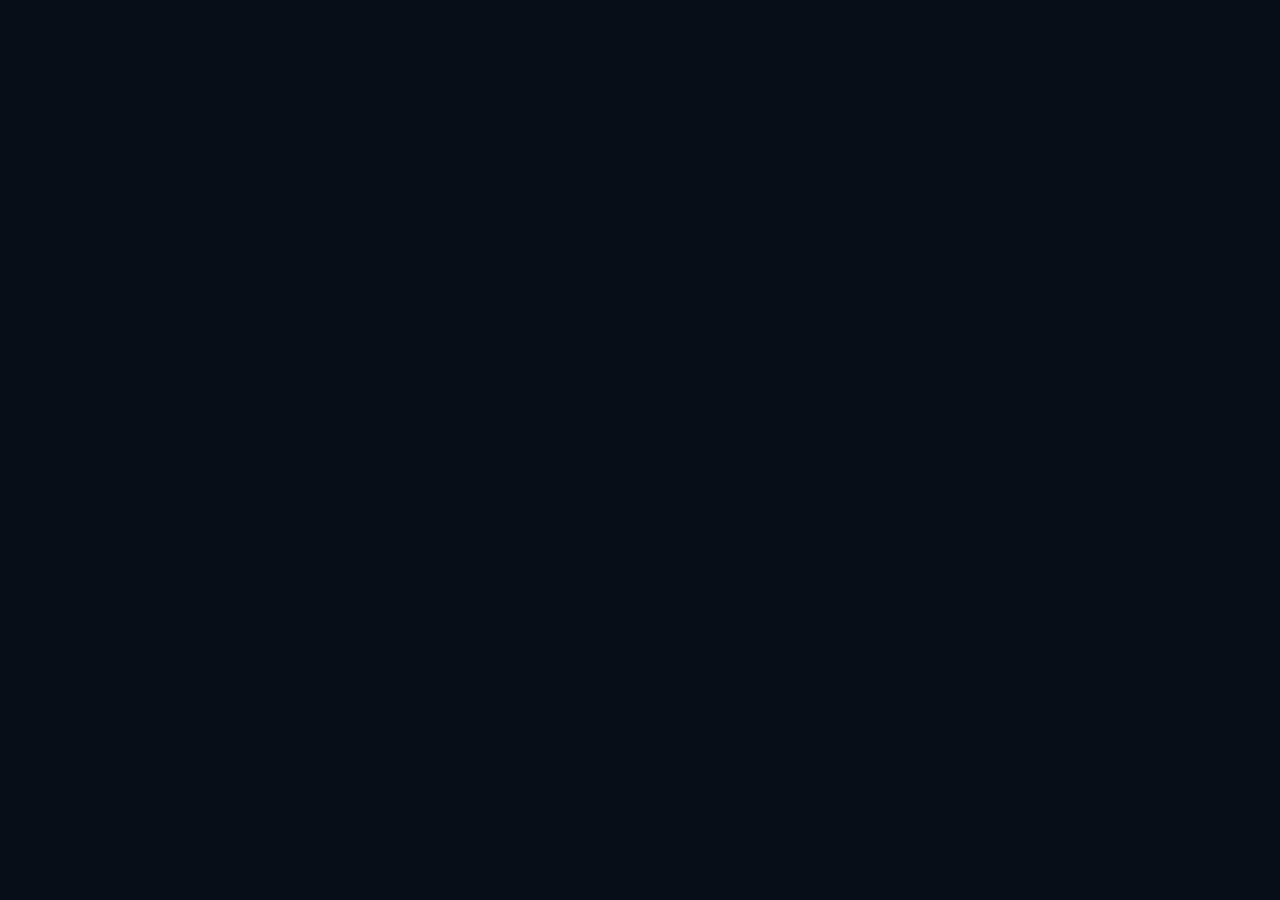
==== focus.html @ 38207306 "Publish PomoMental site" ====
<!doctype html>
<html lang="ar" dir="rtl"><head><meta charset="utf-8"><meta name="viewport" content="width=device-width,initial-scale=1,viewport-fit=cover"><meta name="theme-color" content="#080e18"><meta name="description" content="PomoMental — مساحتك الهادئة للمذاكرة"><title>PomoMental</title><link rel="apple-touch-icon" href="./icon-192.png"><link rel="icon" type="image/png" href="./icon-192.png"><link rel="manifest" href="./manifest.webmanifest"><link rel="stylesheet" href="./style.css"><link rel="stylesheet" href="./polish.css"></head><body><div id="app"></div><div id="modal-root"></div><div id="toast" role="status" aria-live="polite"></div><script type="module" src="./interactions.js"></script><script type="module" src="./app.js"></script></body></html>
---- style.css ----
:root{color-scheme:dark;--bg:#080e18;--panel:#101a29;--line:#233047;--ink:#eef4ff;--muted:#8392a9;--blue:#64c7e2;--violet:#a79dff;--font:'DM Sans','Noto Sans Arabic',sans-serif}*{box-sizing:border-box}body{margin:0;background:var(--bg);color:var(--ink);font-family:var(--font);font-size:14px}button,input,select,textarea{font:inherit}button,a,input,select{outline-offset:4px}button{cursor:pointer}button{color:inherit}a{color:var(--blue);text-decoration:none}button:disabled{opacity:.45;cursor:not-allowed}button,input,select,textarea{border:1px solid var(--line);border-radius:11px;background:#131e2e}button{padding:11px 17px;transition:background .2s,transform .2s}button:hover{background:#203047}button:active{transform:scale(.98)}input,select,textarea{padding:12px 14px;color:var(--ink);width:100%;min-width:0}input:focus,select:focus{border-color:var(--blue)}svg.icon{width:20px;height:20px;stroke:currentColor;stroke-width:1.6;fill:none;stroke-linecap:round;stroke-linejoin:round;flex:none}h1,h2,h3,p{margin:0}h1{font-size:31px;letter-spacing:-.8px;font-weight:600;line-height:1.5}h2{font-size:18px;font-weight:600}h3{font-size:14px;font-weight:600}small,.muted{color:var(--muted)}small{font-size:12px}.shell{display:grid;grid-template-columns:218px minmax(0,1fr);min-height:100vh}.sidebar{border-inline-end:1px solid #1c283c;padding:31px 19px;position:sticky;top:0;height:100vh;display:flex;flex-direction:column;background:#0c1421;z-index:5}.brand{display:flex;align-items:center;gap:10px;direction:ltr;font-size:20px;font-weight:700;letter-spacing:-.7px;justify-content:center}.brand img{width:37px;height:37px}.brand span span{color:var(--blue)}.brand-caption{text-align:center;font-size:9px;letter-spacing:2.4px;color:#71849f;margin:8px 0 43px}.nav-label{font-size:10px;letter-spacing:1.4px;color:#5e7089;margin:0 15px 12px}.nav{display:flex;flex-direction:column;gap:7px}.nav button{border:0;background:transparent;text-align:start;display:flex;align-items:center;gap:12px;color:#8d9db4;padding:14px 15px;font-size:13px}.nav button:hover{background:#142137}.nav button.active{background:#152f42;color:#8bdbee}.nav button.active:after{content:'';width:5px;height:5px;border-radius:50%;background:var(--blue);margin-inline-start:auto}.sidebar-bottom{margin-top:auto}.dream-card{border:1px solid #26364e;border-radius:13px;padding:17px 14px;background:linear-gradient(120deg,#14253a,#101a29);margin-top:30px}.dream-card .mini-badge{float:inline-end}.dream-card p{font-size:12px;margin:7px 0;color:#c1d4eb}.mini-badge{width:34px;height:38px;background:#186749;clip-path:polygon(0 0,100% 0,100% 73%,50% 100%,0 73%);display:inline-flex;align-items:center;justify-content:center;font-size:8px;font-weight:700;color:#fff}.profile-small{display:flex;align-items:center;gap:10px;border-top:1px solid var(--line);padding-top:21px;margin-top:22px}.profile-circle{width:35px;height:35px;border-radius:50%;display:grid;place-items:center;background:#263449;color:#a9dbef}.profile-small p{font-size:12px}.profile-small small{font-size:10px}.main{padding:25px 37px 25px;max-width:1600px;width:100%;margin:auto}.topbar{display:flex;align-items:center;justify-content:space-between;gap:10px;padding-bottom:25px}.breadcrumb{color:#788aa3;font-size:12px}.top-actions{display:flex;align-items:center;gap:9px}.top-actions button{font-size:11px;padding:8px 11px;background:transparent}.status{display:flex;align-items:center;gap:7px;color:#8c9bb0;font-size:10px}.status:before{content:'';background:#72cda7;width:5px;height:5px;border-radius:50%;box-shadow:0 0 10px #72cda750}.status.offline:before{background:#edc27b}.hello{display:flex;align-items:center;justify-content:space-between;margin-bottom:25px;gap:20px}.eyebrow{color:var(--blue);font-size:10px;letter-spacing:2px;font-weight:600;margin-bottom:7px}.hello p{color:var(--muted);margin-top:5px;font-size:13px}.date-pill{color:#92a1b8;border:1px solid #233148;padding:9px 13px;border-radius:9px;font-size:11px;white-space:nowrap;display:flex;align-items:center;gap:8px}.workspace-grid{display:grid;grid-template-columns:minmax(0,1.38fr) minmax(280px,1fr);gap:20px}.panel{background:var(--panel);border:1px solid #253047;border-radius:18px;overflow:hidden}.panel-pad{padding:23px}.panel-head{display:flex;align-items:center;justify-content:space-between;gap:10px}.panel-head h2{font-size:14px}.label-with-icon{display:flex;align-items:center;gap:8px}.quiet-button{border:0;background:transparent;color:#96a7bf;padding:5px 8px;font-size:12px}.quiet-button:hover{background:#223049}.timer-panel{position:relative;text-align:center;min-height:435px;background:radial-gradient(ellipse at 50% 50%,#16273c 0,#101a29 67%);padding:21px 25px}.timer-top{display:flex;justify-content:space-between;align-items:center}.segmented{display:inline-flex;background:#0a1321;border:1px solid #233149;border-radius:9px;padding:4px;gap:2px}.segmented button{border:0;background:transparent;padding:7px 15px;font-size:11px;border-radius:6px;color:#7f90aa}.segmented button.active{background:#20334b;color:#cbeafa}.timer-topic{display:flex;align-items:center;gap:7px;color:#b5c6dc;margin:23px auto 0;justify-content:center;font-size:12px}.timer-disc{height:223px;display:flex;flex-direction:column;align-items:center;justify-content:center;position:relative;max-width:100%;width:320px;margin:auto}.timer-disc svg.ring{position:absolute;width:235px;height:235px;transform:rotate(-90deg);opacity:.52}.timer-disc .ring circle{fill:none;stroke-width:1.7}.time{font-size:76px;letter-spacing:-3px;line-height:1.2;font-weight:500;direction:ltr;font-variant-numeric:tabular-nums;position:relative}.timer-state{font-size:10px;letter-spacing:3px;color:#8fa6bf;margin-top:12px}.timer-actions{display:flex;align-items:center;gap:10px;justify-content:center}.primary{background:#67c9df;color:#072434;border-color:#67c9df;font-weight:700}.primary:hover{background:#8bdbea}.timer-actions .primary{min-width:175px;display:flex;align-items:center;justify-content:center;gap:11px}.icon-button{width:44px;height:44px;padding:10px;display:grid;place-items:center}.cycle-dots{display:flex;justify-content:center;gap:7px;margin:20px 0 9px}.cycle-dots i{width:5px;height:5px;background:#2a3c55;border-radius:50%}.cycle-dots i.filled{background:#65c6db}.subtle{font-size:10px;color:#6f829e}.companion-panel{background:radial-gradient(ellipse at 50% 55%,#1b2d47 0,#111c2e 61%,#101a29 100%);min-height:435px;position:relative;padding:23px}.companion-panel:before{content:'';position:absolute;inset:60px 20px 80px;background-image:radial-gradient(#7790bc66 1px,transparent 1px);background-size:51px 47px;opacity:.6;pointer-events:none}.companion-panel .panel-head{position:relative;z-index:1}.companion-stage{height:241px;position:relative}.companion-stage.break-mode{height:310px}.speech{padding:15px 18px;background:#17263b;border:1px solid #30435d;border-radius:13px;position:relative;text-align:center;font-size:12px;line-height:1.9;color:#c6d8ed;min-height:64px}.speech:before{content:'';position:absolute;width:10px;height:10px;border-top:1px solid #30435d;border-inline-start:1px solid #30435d;top:-6px;left:calc(50% - 5px);transform:rotate(45deg);background:#17263b}.speech a{display:block;font-size:9px;margin-top:3px}.companion-hint{text-align:center;margin-top:13px;font-size:10px;color:#6d829e}.bottom-grid{display:grid;grid-template-columns:minmax(0,1.38fr) minmax(280px,1fr);gap:20px;margin-top:20px}.sound-list{display:grid;grid-template-columns:repeat(4,1fr);gap:10px;margin-top:21px}.sound{background:#0e1725;border:1px solid #243047;padding:15px 5px 12px;border-radius:11px;text-align:center;min-width:0;cursor:pointer}.sound.active{background:#142d3b;border-color:#3a8da5}.sound .sound-icon{display:block;font-size:22px;height:34px;color:#8ea4be}.sound span{font-size:10px;color:#9fb0c6}.sound.active span{color:#9ce4f0}.sound-volume{width:100%;height:18px;accent-color:var(--blue);padding:0;margin-top:8px;border:0}.panel-footer{display:flex;align-items:center;justify-content:space-between;margin-top:17px;color:#71869f;font-size:10px;gap:10px}.sound-more{color:var(--blue);border:0;background:transparent;padding:0;font-size:10px}.journey-mini{height:184px;margin:10px -10px -2px;overflow:hidden}.journey-mini svg{max-height:230px}.progress-line{height:4px;border-radius:5px;background:#28354b;margin-top:13px;overflow:hidden}.progress-line span{display:block;height:100%;background:#80cfe2}.daily-strip{display:grid;grid-template-columns:repeat(3,1fr);gap:18px;margin-top:20px}.daily-stat{display:flex;align-items:center;gap:15px;padding:17px 20px;border:1px solid #223047;border-radius:13px;background:#0e1826}.stat-icon{padding:10px;background:#192a40;border-radius:10px;color:#7eb8db;display:grid;place-items:center}.daily-stat strong{display:block;font-size:20px;letter-spacing:-.7px;font-weight:500}.daily-stat small{font-size:10px}.footer{text-align:center;color:#536880;font-size:10px;padding-top:25px;letter-spacing:.5px}.page-heading{margin-bottom:22px}.page-heading p{color:var(--muted);margin-top:6px}.page-grid{display:grid;grid-template-columns:1fr 1fr;gap:20px}.full{grid-column:1/-1}.field{display:block;margin-bottom:17px}.field>span{display:block;color:#9eafc6;font-size:12px;margin-bottom:7px}.field-row{display:grid;grid-template-columns:1fr 1fr;gap:15px}.note{padding:12px 15px;border-radius:10px;background:#16243a;color:#9fb3cb;font-size:12px;line-height:1.8}.empty{text-align:center;padding:40px 20px;color:#7e93ae;line-height:2}.empty svg{width:34px;height:34px;margin-bottom:12px}.table{width:100%;border-collapse:collapse;font-size:12px}.table th{text-align:start;color:#758aa7;padding:14px;border-bottom:1px solid var(--line);font-weight:500}.table td{padding:16px 14px;border-bottom:1px solid #1d293d}.table tr:last-child td{border:0}.bar-chart{display:flex;align-items:end;justify-content:space-around;height:190px;gap:15px;padding-top:20px;direction:ltr}.bar-column{height:100%;flex:1;display:flex;flex-direction:column;justify-content:end;align-items:center;gap:10px}.bar-column i{width:70%;max-width:35px;background:linear-gradient(#6bc7df,#28496f);border-radius:5px 5px 0 0;min-height:2px}.bar-column small{font-size:10px}.bar-column b{font-size:10px;font-weight:400;color:#8eaccb}.total-big{font-size:34px;font-weight:500;letter-spacing:-1px;margin-top:20px}.choice-row{display:grid;grid-template-columns:repeat(4,1fr);gap:10px}.choice-row button{font-size:12px}.choice-row button.selected{border-color:var(--blue);background:#193446}.custom-preview{height:320px}.university-list{max-height:290px;overflow:auto;margin:12px 0;display:flex;flex-direction:column;gap:6px}.university-option{display:flex;align-items:center;gap:12px;text-align:start;width:100%;background:#101d30;border-radius:10px;padding:12px}.university-option b{font-size:12px;font-weight:500;display:block}.university-option small{display:block;font-size:10px;margin-top:4px}.university-option.selected{border-color:#5dc2d9}.university-option .mini-badge{flex:none}.journey-full{min-height:390px}.journey-subjects{display:flex;gap:8px;flex-wrap:wrap;margin:20px 0}.journey-subjects button.active{border-color:var(--blue);color:var(--blue)}.modal-overlay{position:fixed;inset:0;background:#030913c9;z-index:40;display:flex;align-items:center;justify-content:center;padding:20px;backdrop-filter:blur(10px)}.modal{width:min(480px,100%);max-height:90vh;overflow:auto;border:1px solid #344660;background:#111d2e;border-radius:20px;padding:27px;box-shadow:0 30px 100px #0009}.modal h2{font-size:22px;margin:5px 0}.modal p{font-size:12px;color:#91a5bf;margin:10px 0 23px;line-height:1.8}.modal .actions{display:flex;gap:10px;margin-top:20px}.modal .actions>*{flex:1}.modal-close{float:inline-end;padding:5px 10px;background:transparent;border:0;color:#93a6bf}.chips{display:flex;gap:7px;margin-top:10px;flex-wrap:wrap}.chips button{padding:5px 11px;font-size:11px}.break-notice{padding:10px;background:#26374b;color:#e4c589;margin:15px 0;border-radius:9px;text-align:center;font-size:12px}.room-code{font-size:28px;letter-spacing:4px;color:var(--blue);font-family:monospace;direction:ltr}.chat{display:flex;flex-direction:column;min-height:370px}.messages{flex:1;max-height:300px;overflow:auto;margin:16px 0}.message{padding:10px;border-radius:10px;background:#152439;margin-bottom:8px;display:flex;gap:10px}.message-avatar{width:38px;height:42px;flex:none}.message .body{flex:1;min-width:0}.message p{font-size:12px;line-height:1.8;overflow-wrap:anywhere}.message small{font-size:10px}.chat-form{display:flex;gap:8px}.room-clock{font-size:52px;direction:ltr;font-variant-numeric:tabular-nums;margin:18px 0}.participant{display:flex;align-items:center;gap:10px;padding:12px 0;border-bottom:1px solid #26354a}.participant small{margin-inline-start:auto}.pill{padding:5px 10px;background:#183144;border-radius:30px;color:#8ad2e3;font-size:10px}.file-input{font-size:10px}.limit-notice{margin-top:15px;color:#798faa;line-height:1.8;font-size:11px}.switch-row{display:flex;align-items:center;justify-content:space-between;margin:15px 0}.switch-row input{width:18px;height:18px;accent-color:var(--blue)}#toast{position:fixed;bottom:28px;left:50%;transform:translate(-50%,20px);opacity:0;z-index:100;background:#213c4c;border:1px solid #4b8a9c;padding:13px 24px;border-radius:12px;font-size:12px;pointer-events:none;transition:.25s;max-width:90%;text-align:center}#toast.show{opacity:1;transform:translate(-50%,0)}.mobile-brand{display:none}.loading{padding:10px;font-size:12px;color:var(--muted)}@media(min-width:1600px){.main{padding:35px 55px}.timer-panel,.companion-panel{min-height:470px}.timer-disc{height:255px}.companion-stage{height:270px}}@media(max-width:1100px){.shell{grid-template-columns:185px minmax(0,1fr)}.sidebar{padding:26px 12px}.main{padding:23px}.workspace-grid,.bottom-grid{grid-template-columns:1.15fr 1fr;gap:14px}.timer-panel{padding:20px 14px}.time{font-size:68px}.sound-list{gap:6px}.panel-pad{padding:19px}.brand{font-size:18px}.daily-stat{gap:9px;padding:13px}.daily-stat strong{font-size:18px}}@media(max-width:850px){.shell{grid-template-columns:1fr}.sidebar{position:fixed;bottom:0;top:auto;width:100%;height:68px;flex-direction:row;padding:7px 8px;border-inline-end:0;border-top:1px solid #26354b;backdrop-filter:blur(20px);background:#0d1726ed}.sidebar .brand,.brand-caption,.nav-label,.sidebar-bottom{display:none}.nav{flex-direction:row;width:100%;justify-content:space-around;gap:0}.nav button{font-size:9px;padding:7px 8px;gap:4px;flex-direction:column;min-width:47px}.nav button.active:after{display:none}.nav button svg{width:19px;height:19px}.main{padding:20px 22px 85px}.mobile-brand{display:flex;font-size:16px;gap:7px;direction:ltr;align-items:center}.mobile-brand img{width:28px}.breadcrumb{display:none}.topbar{padding-bottom:27px}.hello h1{font-size:27px}.status{display:none}.date-pill{font-size:9px}.page-grid{gap:14px}}@media(max-width:620px){.main{padding:18px 16px 85px}.workspace-grid,.bottom-grid,.page-grid{grid-template-columns:1fr}.hello{margin-bottom:20px}.hello h1{font-size:25px}.hello p{font-size:11px}.date-pill{display:none}.timer-panel{min-height:410px}.timer-disc{height:215px}.time{font-size:76px}.companion-panel{min-height:380px}.companion-stage{height:213px}.daily-strip{gap:7px}.daily-stat{display:block;text-align:center;padding:13px 5px}.stat-icon{display:none}.daily-stat strong{font-size:18px}.daily-stat small{font-size:9px}.field-row{gap:10px}.sound-list{gap:9px}.panel-pad{padding:20px}.full{grid-column:auto}.footer{font-size:9px}.top-actions{gap:5px}.top-actions button{padding:7px 9px}.choice-row{gap:6px}.choice-row button{font-size:10px;padding:10px 6px}.journey-full{min-height:300px}.table td,.table th{padding:12px 7px}.segmented button{padding:7px 10px}}@media(prefers-reduced-motion:reduce){*,*:before,*:after{animation-duration:.01ms!important;transition-duration:.01ms!important;scroll-behavior:auto!important}}
@media(max-width:850px){.sidebar{height:76px;padding:5px 5px max(5px,env(safe-area-inset-bottom))}.nav button{width:16.666%;min-width:0;justify-content:center;padding:5px 3px;line-height:1.4}.nav button span{display:-webkit-box;-webkit-box-orient:vertical;-webkit-line-clamp:2;overflow:hidden;line-height:1.5;max-width:68px}.nav button svg{width:18px;height:18px}}
---- polish.css ----
@import url('./fonts/fonts.css');
:root{--font:'IBM Plex Sans Arabic',system-ui,-apple-system,'Segoe UI',sans-serif;--muted:#9aacc4}
html{font-synthesis:none;text-rendering:optimizeLegibility;-webkit-text-size-adjust:100%}
body{font-size:15px;line-height:1.65;-webkit-font-smoothing:antialiased}
html[lang=en] body{font-family:system-ui,-apple-system,'Segoe UI',sans-serif}
button,input,select,textarea{font-family:inherit;font-size:14px;line-height:1.5}
button{min-height:42px;-webkit-tap-highlight-color:transparent;touch-action:manipulation}
button:active{transform:none}
button:focus-visible,a:focus-visible,input:focus-visible,select:focus-visible{outline:2px solid #8fe3ef;outline-offset:4px}
.time{font-family:system-ui,-apple-system,'Segoe UI',sans-serif;font-weight:500;letter-spacing:-3px}
h1{font-size:32px;line-height:1.5;letter-spacing:0;font-weight:600}
h2{font-weight:600;line-height:1.6}
html[lang=ar] .eyebrow,html[lang=ar] .timer-state,html[lang=ar] .nav-label{letter-spacing:0}
.eyebrow{font-size:12px;color:#87cfdf;margin-bottom:8px}
.hello p,.page-heading p{font-size:15px;line-height:1.9;color:#a0b0c6}
.brand-caption{font-size:11px;letter-spacing:.4px;line-height:1.7;margin-top:10px}
.nav button{font-size:14px;min-height:48px}.nav-label{font-size:12px}
.status,.breadcrumb{font-size:12px}.top-actions button{font-size:13px;min-height:38px}
.panel-head h2{font-size:16px}.quiet-button{font-size:13px}.segmented button{font-size:13px;padding:9px 17px;min-height:36px}
.timer-topic{font-size:15px;margin-top:19px}.timer-state{font-size:12px;line-height:1.8}.subtle{font-size:12px;line-height:1.8}
.speech{font-size:15px;line-height:1.9;padding:16px 18px}.speech small{font-size:13px}.speech a{font-size:11px}
.companion-hint{font-size:12px;color:#8da0b9}.sound span{font-size:12px}.sound-more{font-size:12px}
.panel-footer{font-size:12px;line-height:1.8}.daily-stat small{font-size:12px}.date-pill{font-size:12px}
.dream-card small,.profile-small small{font-size:11px}.dream-card p,.profile-small p{font-size:14px}
.field>span{font-size:14px}.note{font-size:14px;line-height:1.9}.limit-notice{font-size:13px;line-height:1.9}
.modal h2{font-size:25px}.modal p{font-size:14px;line-height:1.9}.chips button{font-size:13px}
.table{font-size:14px}.table th{font-size:13px}.footer{font-size:12px;letter-spacing:0}
.message p{font-size:14px}.message small{font-size:12px}.pill{font-size:12px}
.primary{box-shadow:0 4px 0 #30687b,0 8px 23px #071d2a66;border-color:#9ae3ef;background:linear-gradient(180deg,#8bdce9,#65c6dd)}
.primary:hover{background:linear-gradient(180deg,#a5e7f0,#76cfe2);box-shadow:0 4px 0 #39788a,0 10px 28px #4bbbdc22}
.primary.pm-pressed{box-shadow:0 1px 0 #30687b,0 3px 9px #071d2a44}
.pm-tactile{position:relative;isolation:isolate;overflow:hidden;will-change:transform}
.pm-touch-ink{position:absolute;border-radius:50%;background:currentColor;pointer-events:none;z-index:0}
.pm-pressed:not(.primary){background-color:#213a50!important;border-color:#78bdd0!important}
.sound{transition:background .2s,border-color .2s,box-shadow .3s}.sound.active{box-shadow:inset 0 0 0 1px #7ad8e43b,0 0 20px #43bbcb10}
.sound.active .sound-icon{animation:pm-sound-breathe 2.8s ease-in-out infinite}.university-option.selected{background:#19394b;box-shadow:inset 3px 0 #73d1df}
.nav button.active{box-shadow:inset 0 0 0 1px #4d8f9d33}.progress-line span{transition:width .7s cubic-bezier(.2,.8,.2,1)}
input[type=range]{cursor:pointer;min-height:28px;touch-action:pan-y}input[type=checkbox]{cursor:pointer;accent-color:#73ccdf}
@keyframes pm-sound-breathe{50%{opacity:.62;transform:scale(.92)}}
@media(max-width:850px){.sidebar{height:84px}.nav button{font-size:12px;min-height:58px;padding:5px 3px;gap:4px}.nav button span{line-height:1.45;max-width:95px}.main{padding-bottom:105px}.hello h1{font-size:30px}.hello p{font-size:15px}.sound span{font-size:12px}}
@media(max-width:620px){body{font-size:16px}.main{padding:18px 18px 110px}.topbar{padding-bottom:23px}.top-actions button{font-size:13px;min-width:42px;min-height:42px}.mobile-brand{font-size:19px}.hello{margin-bottom:22px}.hello h1{font-size:29px}.hello p{font-size:15px;line-height:1.8}.eyebrow{font-size:12px}.timer-panel{min-height:435px;padding:18px}.timer-disc{height:222px}.time{font-size:77px}.timer-actions .primary{min-height:50px;font-size:16px;min-width:190px}.timer-state{font-size:12px;letter-spacing:0}.companion-stage{height:235px}.companion-panel{min-height:400px}.speech{font-size:16px;line-height:1.85}.companion-hint{font-size:12px}.panel-head h2{font-size:16px}.quiet-button{font-size:13px}.sound-list{grid-template-columns:repeat(2,1fr);gap:10px}.sound{padding:14px 10px}.sound span{font-size:14px}.panel-footer{font-size:12px;align-items:flex-start}.sound-more{white-space:nowrap}.subtle{font-size:12px}.daily-stat strong{font-size:19px}.daily-stat small{font-size:11px}.nav button{font-size:11px;min-height:60px}.nav button span{max-width:58px}.nav button svg{width:20px;height:20px}.field>span{font-size:15px}.field-row{gap:12px}input,select,textarea{font-size:16px;min-height:48px}.modal{padding:25px 21px}.modal h2{font-size:24px}.choice-row{grid-template-columns:repeat(2,1fr)}.choice-row button{font-size:14px;min-height:45px}.table{font-size:13px}.table td,.table th{padding:13px 7px}.footer{font-size:12px}.wardrobe-page .wardrobe-directory-note{font-size:13px}.wardrobe-page .university-option b{font-size:14px}.wardrobe-page .university-option small{font-size:12px}.wardrobe-page .wardrobe-palette-status{font-size:12px}.wardrobe-page .wardrobe-university-english{font-size:12px}}
@media(prefers-reduced-motion:reduce){.sound.active .sound-icon{animation:none}.pm-tactile{will-change:auto}.progress-line span{transition:none}}
.auth-layout{display:grid;grid-template-columns:1fr minmax(320px,460px);gap:50px;align-items:center;max-width:1050px;margin:25px auto 50px}.auth-welcome>img{border-radius:18px;margin-bottom:20px}.auth-welcome h1{font-size:34px;margin-bottom:15px}.auth-welcome p{font-size:16px;line-height:2;max-width:430px;color:#a9bdd3}.auth-form-card{padding:32px}.auth-form-card h2{font-size:24px}.auth-illustration{height:170px;display:flex;align-items:center;gap:22px;font-size:100px;color:#69c8df}.auth-illustration span{font-size:46px;font-family:system-ui;direction:ltr;font-weight:500;letter-spacing:-2px}.password-field{position:relative}.password-field input{padding-inline-end:55px}.password-field button{position:absolute;inset-inline-end:5px;top:4px;background:transparent;border:0;color:#94a9c4;padding:7px 11px}.auth-error{color:#ffbbb9;background:#48292d;border:1px solid #774248;padding:12px;border-radius:9px;margin:12px 0;font-size:14px}.auth-divider{position:relative;text-align:center;margin:25px 0;color:#7b94b1}.auth-divider:before{content:'';position:absolute;top:50%;inset-inline:0;height:1px;background:#2b3b52}.auth-divider span{position:relative;background:var(--panel);padding:0 15px}.auth-providers{display:grid;gap:11px}.auth-providers button{min-height:48px;display:flex;align-items:center;justify-content:center;gap:12px;background:#152236}.auth-providers small{font-size:11px}.google-letter{font-family:Arial,sans-serif;font-size:23px;font-weight:700}.auth-links{display:flex;align-items:center;justify-content:space-between;gap:10px;margin-top:20px;font-size:13px;flex-wrap:wrap}.auth-links .quiet-button{padding:6px 0;color:#8ad6e8}.admin-summary{display:grid;grid-template-columns:repeat(4,1fr);gap:14px}.admin-summary strong{display:block;font-size:28px;font-family:system-ui}.admin-summary span{color:#9fb5cd;font-size:13px}.admin-tabs{display:flex;gap:8px;flex-wrap:wrap;margin:22px 0 12px}.admin-tabs button{font-size:13px}.admin-tabs button.active{background:#204557;border-color:#65bfd4}.admin-table-scroll{overflow:auto;max-height:650px;margin-top:18px}.admin-table-scroll th{white-space:nowrap;position:sticky;top:0;background:#17243a;z-index:2}.admin-table-scroll td{max-width:230px;overflow-wrap:anywhere;vertical-align:top;min-width:85px}.admin-table-scroll td:last-child{min-width:145px}.admin-table-scroll td button{font-size:12px;padding:6px 10px;min-height:34px}.admin-pagination{display:flex;gap:16px;align-items:center;justify-content:center;margin-top:22px;font-size:13px}.admin-summary .panel-pad{padding:20px}
@media(max-width:850px){.auth-layout{grid-template-columns:1fr;max-width:520px;gap:20px;margin:0 auto 30px}.auth-illustration{display:none}.auth-welcome h1{font-size:27px}.auth-welcome>img{display:none}.auth-welcome p{font-size:15px}.auth-welcome>p:last-child{display:none}.auth-form-card{padding:25px}.admin-summary{grid-template-columns:repeat(2,1fr)}}
@media(max-width:620px){.top-actions{gap:5px}.top-actions button{padding:7px 9px}.top-actions #account-btn{font-size:12px}.mobile-brand{font-size:16px}.mobile-brand img{width:25px}.auth-form-card{padding:22px}.auth-form-card h2{font-size:23px}.auth-links{font-size:13px}.admin-tabs button{font-size:12px;padding:8px 12px}.admin-summary .panel-pad{padding:15px}}

/* Release: readable Arabic and visible timer controls */
body{line-height:1.8}html[lang=ar] body{font-weight:500}html[lang=ar] .muted,html[lang=ar] .subtle{color:#b0bfd2}.subtle{font-size:13px}.timer-state{font-size:14px}.sound span{font-size:14px}.speech{font-size:16px}.nav button{font-size:15px}#timer-settings{display:flex;align-items:center;gap:7px;padding:8px 12px;border:1px solid #344b65;border-radius:10px;color:#d2e1f4;font-size:13px;min-height:42px}.duration-presets{display:flex;flex-wrap:wrap;gap:8px;margin:18px 0}.duration-presets button{min-height:44px;padding:8px 14px}.field input[type=number]{font-family:system-ui;font-size:19px;min-height:50px}.top-actions #settings-btn{border-color:#3b526c;color:#dce9f8}@media(max-width:620px){.speech{font-size:17px}.subtle{font-size:12px}.nav button{font-size:12px}.timer-state{font-size:14px}}

.brand img,.mobile-brand img{object-fit:cover;border-radius:9px}.brand img{width:44px;height:44px}.mobile-brand img{width:34px;height:34px}
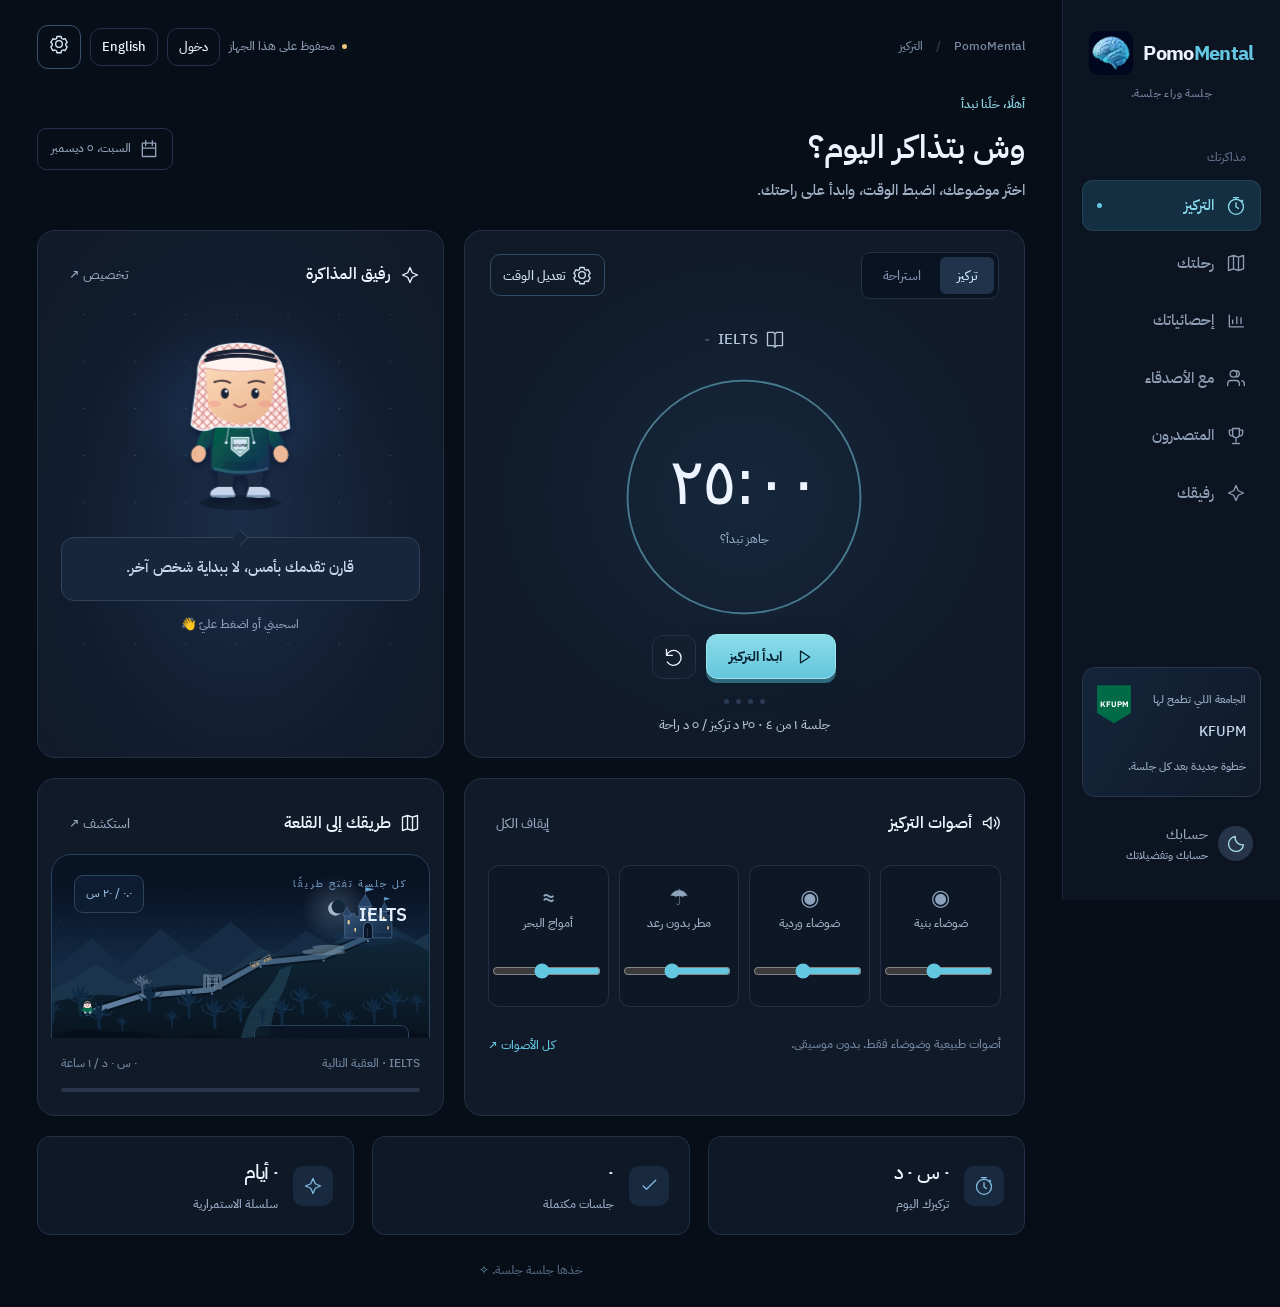
==== commit 7d0a52a2: "Refine study UI and enforce owner-only account controls" ====
--- a/focus.html
+++ b/focus.html
@@ -1,2 +1,2 @@
 <!doctype html>
-<html lang="ar" dir="rtl"><head><meta charset="utf-8"><meta name="viewport" content="width=device-width,initial-scale=1,viewport-fit=cover"><meta name="theme-color" content="#080e18"><meta name="description" content="PomoMental — مساحتك الهادئة للمذاكرة"><title>PomoMental</title><link rel="apple-touch-icon" href="./icon-192.png"><link rel="icon" type="image/png" href="./icon-192.png"><link rel="manifest" href="./manifest.webmanifest"><link rel="stylesheet" href="./style.css"><link rel="stylesheet" href="./polish.css"></head><body><div id="app"></div><div id="modal-root"></div><div id="toast" role="status" aria-live="polite"></div><script type="module" src="./interactions.js"></script><script type="module" src="./app.js"></script></body></html>
+<html lang="ar" dir="rtl"><head><meta charset="utf-8"><meta name="viewport" content="width=device-width,initial-scale=1,viewport-fit=cover"><meta name="theme-color" content="#080e18"><meta name="description" content="PomoMental — مساحتك الهادئة للمذاكرة"><title>PomoMental</title><link rel="apple-touch-icon" href="./icon-192.png"><link rel="icon" type="image/png" href="./icon-192.png"><link rel="manifest" href="./manifest.webmanifest"><link rel="stylesheet" href="./style.css"><link rel="stylesheet" href="./polish.css"><link rel="stylesheet" href="./refinements.css"></head><body><div id="app"></div><div id="modal-root"></div><div id="toast" role="status" aria-live="polite"></div><script type="module" src="./interactions.js"></script><script type="module" src="./app.js"></script></body></html>
--- a/refinements.css
+++ b/refinements.css
@@ -0,0 +1,32 @@
+/* PomoMental Team — readable layouts at every screen size. */
+.main,.panel,.page-grid>*,.workspace-grid>*,.bottom-grid>*,.field-row>*{min-width:0}
+h1,h2,h3,p,button,.pill,.note,.speech{overflow-wrap:break-word}
+html[lang=en] body{line-height:1.6}
+html[lang=en] h1{font-size:clamp(25px,2.6vw,34px);line-height:1.22;letter-spacing:-.7px}
+html[lang=en] h2{line-height:1.4}
+.panel-head,.timer-top,.panel-footer{flex-wrap:wrap;row-gap:12px}
+.panel-head h2{min-width:0;flex:1 1 140px}.panel-head>.quiet-button{flex:0 0 auto}
+.label-with-icon{display:flex;gap:9px;align-items:center}.timer-top{gap:10px}.timer-top .segmented{flex-shrink:0}
+.timer-disc{width:min(100%,254px);height:auto;aspect-ratio:1;margin:10px auto;isolation:isolate}
+.timer-disc svg.ring{width:100%;height:100%;inset:0;z-index:-1}
+.timer-disc .time{font-size:clamp(48px,5.5vw,64px);line-height:1.15;max-width:88%;letter-spacing:-2px;white-space:nowrap}
+.timer-state{max-width:74%;margin-top:10px;font-size:12px;line-height:1.5;letter-spacing:0;text-align:center;text-wrap:balance}
+.timer-topic{max-width:100%;white-space:normal}.timer-topic #topic-name{overflow-wrap:anywhere}
+.timer-actions{display:flex;flex-wrap:wrap;justify-content:center;gap:10px}.timer-actions .primary{min-width:0;max-width:100%;padding-inline:22px}
+.sound button span:last-child{display:block;min-height:2.8em;line-height:1.4;font-size:12px;padding:0 3px}
+.speech{font-size:15px;line-height:1.8}.speech a{overflow-wrap:anywhere}
+.pill{display:inline-flex;align-items:center;justify-content:center;line-height:1.5;text-align:center;max-width:100%}
+.participant>div{min-width:0}.participant strong{overflow-wrap:anywhere}.participant small{white-space:nowrap}
+.switch-row{gap:18px}.switch-row input{flex-shrink:0}.auth-form-card,.auth-welcome{min-width:0}
+.auth-providers button{white-space:normal}.auth-welcome h1{font-size:clamp(25px,3vw,34px);line-height:1.3}
+.page-grid .table{table-layout:fixed}.table td,.table th{overflow-wrap:anywhere}
+.sr-only{position:absolute;width:1px;height:1px;padding:0;overflow:hidden;clip:rect(0,0,0,0);white-space:nowrap;border:0}
+.welcome-card{max-width:580px;margin:15px auto 35px;padding:32px}.welcome-visual{display:flex;align-items:center;gap:14px;margin-bottom:28px;font-weight:600;direction:ltr}.welcome-visual img{border-radius:18px}.welcome-card h1{margin-bottom:12px}.welcome-card form{margin-top:28px}.welcome-card .primary{width:100%;margin-top:10px}.field small{display:block;font-size:12px;line-height:1.6;margin-top:7px}
+.ranking-heading{display:flex;align-items:center;justify-content:space-between;gap:20px}.ranking-heading h1{margin:2px 0 10px}.ranking-mark{width:60px;height:60px;display:grid;place-items:center;border:1px solid #344962;border-radius:18px;color:#9dd7e5;flex-shrink:0}.ranking-mark .icon{width:27px;height:27px}
+.rankings{padding:26px}.ranking-toolbar{display:flex;align-items:center;justify-content:space-between;gap:18px;flex-wrap:wrap;margin-bottom:26px}.ranking-toolbar p{font-size:13px;margin-top:4px}.period-field{width:160px;max-width:100%}.period-field select{font-size:13px;min-height:44px}
+.ranking-featured{display:grid;grid-template-columns:repeat(3,minmax(0,1fr));gap:12px;margin-bottom:30px}.rank-card{border:1px solid #293c51;background:#101f2e;padding:18px;border-radius:14px;min-width:0}.rank-card.rank-1{border-color:#608b96;background:#132733}.rank-card-top{display:flex;align-items:center;justify-content:space-between;gap:8px}.rank-seal{width:30px;height:34px;clip-path:polygon(0 0,100% 0,100% 77%,50% 100%,0 77%);background:#2b455c;color:#d8e8f5;display:grid;place-items:center;font-size:13px;font-weight:600;padding-bottom:3px;flex-shrink:0}.rank-1 .rank-seal{background:#b7cfce;color:#152735}.rank-country{font-size:11px;color:#9badbf;text-align:end;overflow-wrap:anywhere}.rank-avatar{width:42px;height:42px;background:#243c51;color:#c5e3ed;display:grid;place-items:center;border-radius:50%;margin:20px 0 12px;font-size:14px}.rank-card h3{font-size:16px;line-height:1.5;overflow-wrap:anywhere}.rank-school{font-size:12px;line-height:1.6;color:#a1b5cb;min-height:3.2em;margin:5px 0 18px;overflow-wrap:anywhere}.rank-time{display:block;font-size:24px;font-weight:500;font-variant-numeric:tabular-nums;line-height:1.4}.rank-caption{font-size:11px;color:#9bb3c6}.you-label{font-size:11px;font-weight:500;color:#8fd7e3}
+.rank-list-heading{display:flex;justify-content:space-between;gap:16px;font-size:12px;color:#91a6bd;padding:0 0 12px;border-bottom:1px solid #2b3b4f}.rank-list{list-style:none;padding:0;margin:0}.rank-row{display:grid;grid-template-columns:30px minmax(0,1fr) 115px;align-items:center;gap:14px;padding:18px 0;border-bottom:1px solid #243449}.rank-row:last-child{border-bottom:0}.rank-row.is-you{background:#122837;border-radius:10px;padding-inline:10px}.rank-position{font-size:14px;color:#9dafc3;text-align:center;font-variant-numeric:tabular-nums}.rank-person{min-width:0}.rank-person>strong{display:block;font-size:14px;overflow-wrap:anywhere}.rank-university{display:flex;align-items:flex-start;gap:7px;font-size:12px;color:#bccbdb;line-height:1.5;margin-top:5px}.rank-university .icon{width:14px;height:14px;margin-top:2px}.rank-person small{display:block;font-size:11px;line-height:1.6;margin-top:5px}.rank-duration{text-align:end;min-width:0}.rank-duration strong{font-size:14px;font-weight:500;font-variant-numeric:tabular-nums}.rank-bar{display:block;height:3px;background:#26384d;margin-top:9px;border-radius:4px;overflow:hidden}.rank-bar i{display:block;height:100%;background:#80bdcd}.ranking-opt-in{display:flex;gap:20px;align-items:center;justify-content:space-between;border-top:1px solid #2b3c51;margin-top:20px;padding-top:22px}.ranking-opt-in strong{font-size:14px;font-weight:500}.ranking-opt-in small{display:block;max-width:400px;font-size:12px;line-height:1.7;margin-top:4px}.ranking-opt-in input{width:20px;height:20px;min-height:20px;flex-shrink:0;accent-color:#81c9d8}.ranking-empty{padding:42px 15px;text-align:center}.empty-mark{display:grid;place-items:center;margin:0 auto 18px;width:54px;height:54px;border:1px solid #334c62;border-radius:15px;color:#91c6d9}.ranking-empty h3{font-size:18px;line-height:1.5}.ranking-empty p{max-width:360px;margin:10px auto 23px;color:#9eb3c9;font-size:14px;line-height:1.8}
+.room-clock{font-size:clamp(42px,7vw,66px);line-height:1.3;letter-spacing:-2px}.room-phase-hint{font-size:14px;max-width:320px;margin:0 auto;line-height:1.8}.room-timer-panel[data-mode=waiting]{border-color:#44728b}.room-timer-panel[data-mode=waiting] .room-clock{color:#9adce8}.room-schedule{display:grid;grid-template-columns:1fr 1fr;gap:12px;margin:24px 0 8px;text-align:start}.room-schedule>span{font-size:12px;color:#a6b8cc;border:1px solid #2b4155;border-radius:10px;padding:12px}.room-schedule strong{display:block;font-size:13px;color:#d1dfed;line-height:1.6;font-weight:500;margin-top:4px}.room-schedule-preview{font-size:13px;color:#91cbdc;margin-bottom:20px}.room-code{overflow-wrap:anywhere;font-size:clamp(20px,5vw,28px)}
+@media(min-width:621px) and (max-width:1050px){.workspace-grid,.bottom-grid{grid-template-columns:minmax(0,1fr) minmax(0,1fr)}.timer-top{justify-content:center}.timer-disc .time{font-size:58px}.timer-state{font-size:11px}.sound-list{grid-template-columns:repeat(2,minmax(0,1fr))}}
+@media(max-width:620px){.main{padding-inline:14px}.topbar{flex-wrap:wrap;row-gap:12px}.top-actions{margin-inline-start:auto}.mobile-brand{font-size:15px}.mobile-brand img{width:28px;height:28px}.nav button{font-size:10px;line-height:1.4}.nav button span{max-width:100%;white-space:normal}.timer-disc .time{font-size:64px}.timer-state{font-size:12px}.hello h1{font-size:27px}.hello p,.page-heading p{font-size:14px}.panel-pad,.rankings{padding:19px}.speech{font-size:15px}.welcome-card{padding:24px 20px}.ranking-mark{display:none}.ranking-featured{grid-template-columns:1fr}.rank-card{display:grid;grid-template-columns:44px minmax(0,1fr) auto;gap:4px 12px;align-items:center;padding:16px}.rank-card-top{grid-column:1/-1;margin-bottom:10px}.rank-avatar{grid-row:2/4;margin:0}.rank-card h3{grid-column:2;font-size:14px}.rank-school{grid-column:2;grid-row:3;font-size:11px;min-height:0;margin:0}.rank-time{grid-column:3;grid-row:2;font-size:18px}.rank-caption{grid-column:3;grid-row:3;text-align:end}.rank-row{grid-template-columns:22px minmax(0,1fr) 84px;gap:9px}.rank-duration strong{font-size:12px}.rank-person>strong{font-size:13px}.rank-university{font-size:11px}.ranking-toolbar{margin-bottom:20px}.room-schedule{gap:8px}.room-schedule>span{padding:10px}.room-schedule strong{font-size:12px}}
+@media(max-width:360px){.timer-top{justify-content:center}.mobile-brand{font-size:13px}.top-actions button{padding-inline:7px;font-size:12px}.rank-time{font-size:15px}.ranking-featured .rank-card{gap:4px 8px}.rank-card h3{font-size:13px}}
